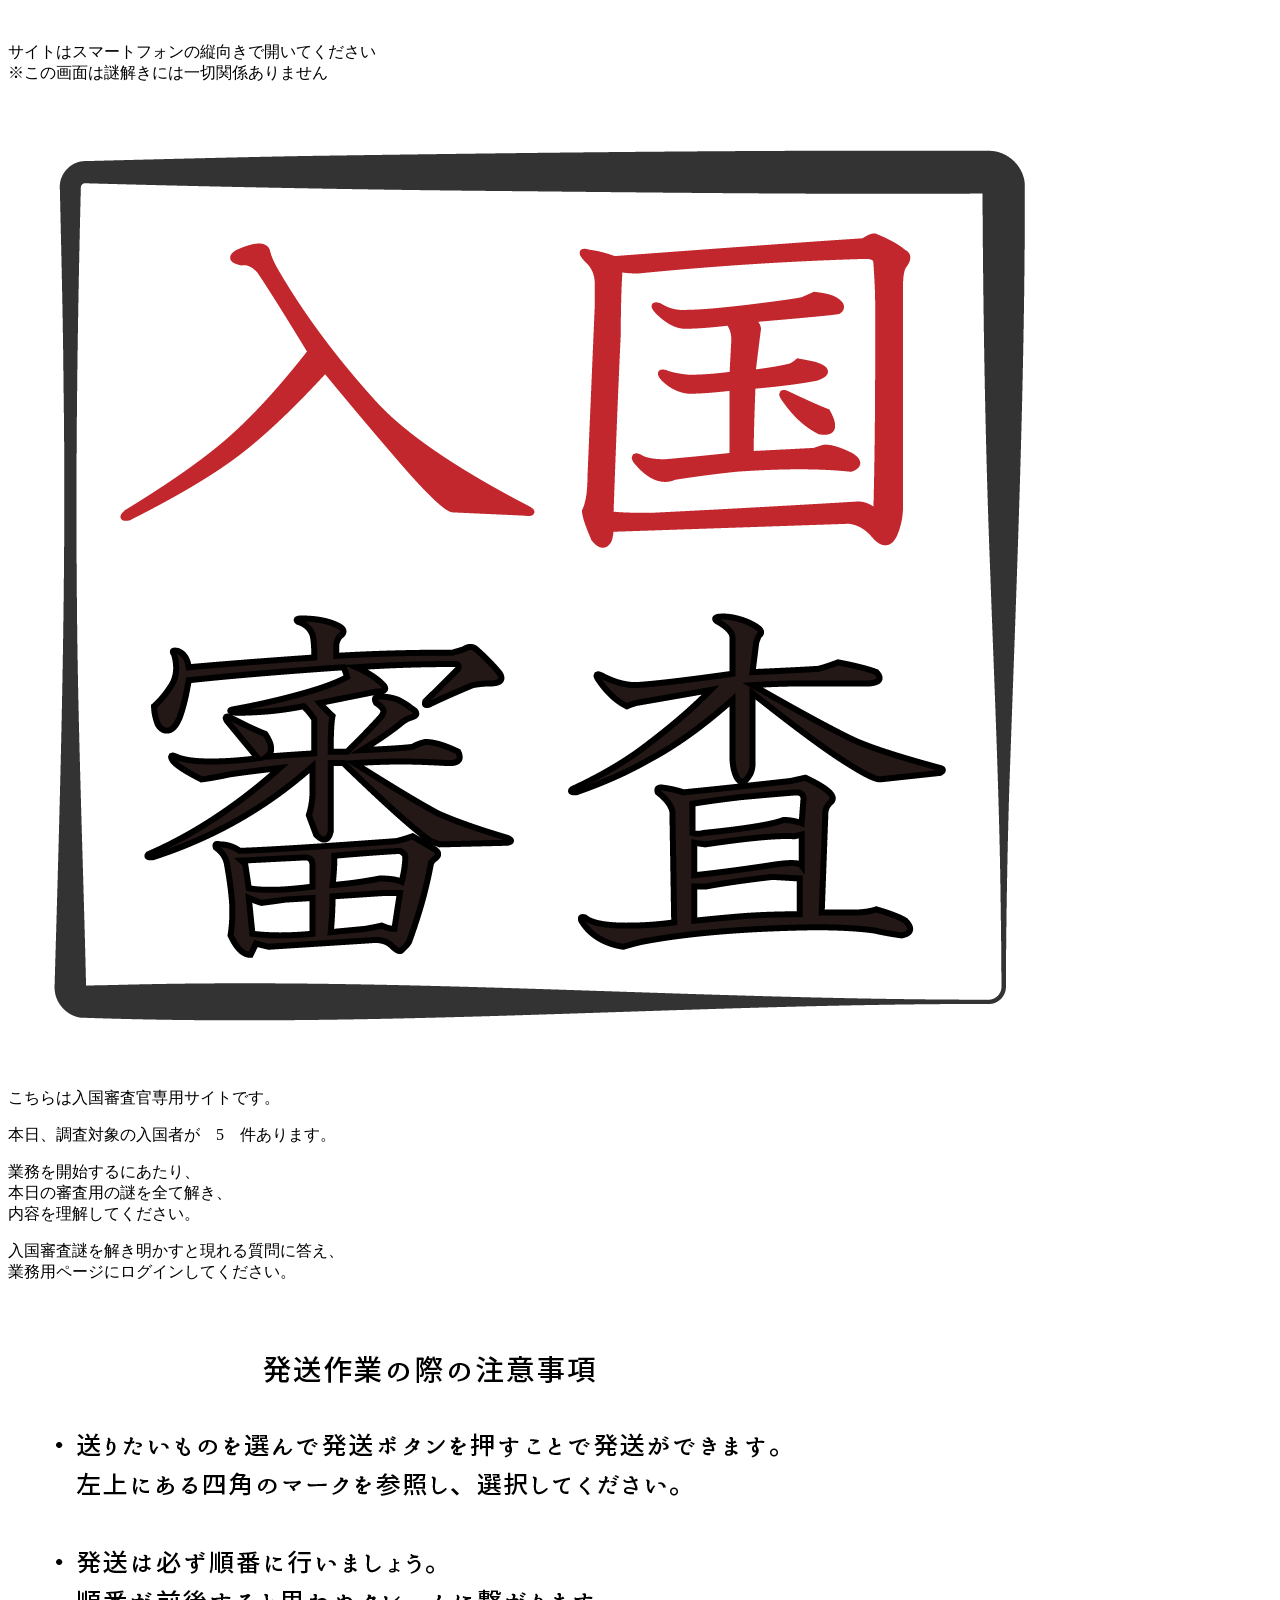
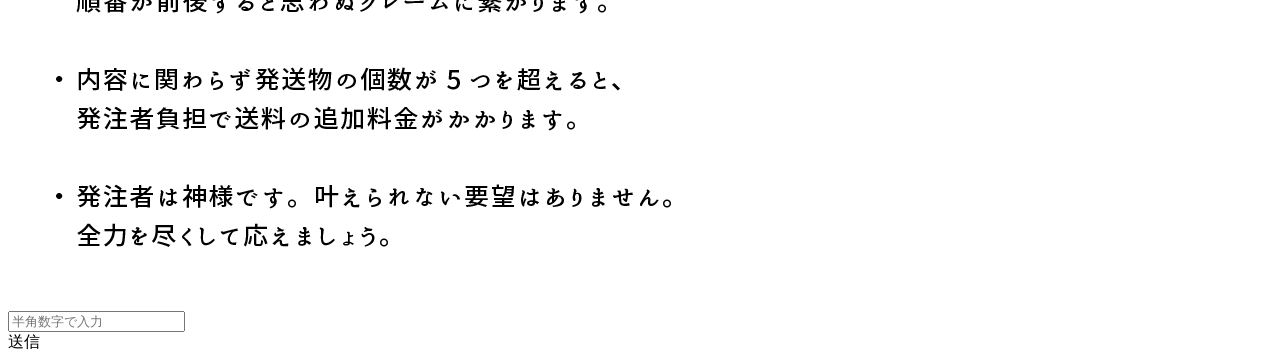
==== index.htm @ 10fef4aa "Add files via upload" ====
<!DOCTYPE html5>
<html lang=�gja�h>

<head>
    <metahttp-equiv="content-type" content="text/html; charset=UTF-8">
	<meta name="viewport" content="width=device-width,initial-scale=1">
    <title>�Ǘ����y�[�W</title>
	 <link rel="shortcut icon" href="image/nazobu.jpg" >
	<!-- jQuery�{�̂̓ǂݍ��� -->
	<link rel="stylesheet" media="(max-width: 500px)" href="index.css"><br><link rel="stylesheet" media="(min-width: 501px)" href="indexnone.css">
	 <script src="index.js" defer></script>

<!-- �������N�̃X���[�Y�X�N���[�� -->
<script>
$(function(){
   // #�Ŏn�܂郊���N���N���b�N��������s����܂�
   $('a[href^=#]').click(function() {
      // �X�N���[���̑��x
      var speed = 400; // �~���b�ŋL�q
      var href= $(this).attr("href");
      var target = $(href == "#" || href == "" ? 'html' : href);
      var position = target.offset().top;
      $('body,html').animate({scrollTop:position}, speed, 'swing');
      return false;
   });
});
</script>

</head>

<body>

<div class="attention">
<p class="start-bun">�T�C�g�̓X�}�[�g�t�H���̏c�����ŊJ���Ă�������<br>�����̉�ʂ͓�����ɂ͈�؊֌W����܂���</p>
</div>

<div class="tate">

<div class="back"></div>

<div class="main">

	<p class="bun"><img src="image/title1.png" class="nazo"></p>

	<p class="start-bun">������͓����R������p�T�C�g�ł��B</p>
	<p class="start-bun">�{���A�����Ώۂ̓����҂��@<font class="number">5</font>�@������܂��B</p>
	<p class="start-bun">�Ɩ����J�n����ɂ�����A<br>�{���̐R���p�̓��S�ĉ����A<br>���e�𗝉����Ă��������B</p>
	<p class="start-bun">�����R����������������ƌ���鎿��ɓ����A<br>�Ɩ��p�y�[�W�Ƀ��O�C�����Ă��������B</p>

	<p class="bun"><img src="image/info.png" class="nazo"></p>
	
</div>

<div class="nyuryoku">

<div class="send-button">

<input type="text" class="start" id="answer" placeholder="���p�����œ���">
<br>
<input type="button" id="send" onClick="link2()" style="display:none">

<label class="label-send" for="send"><span>���M</span></label>


</div>
</div>


</div>

</div>
</div>



<script src="https://code.jquery.com/jquery-3.6.0.min.js" integrity="sha256-/xUj+3OJU5yExlq6GSYGSHk7tPXikynS7ogEvDej/m4=" crossorigin="anonymous"></script>
  <script type="text/javascript" src="index.js"></script>
  </body>
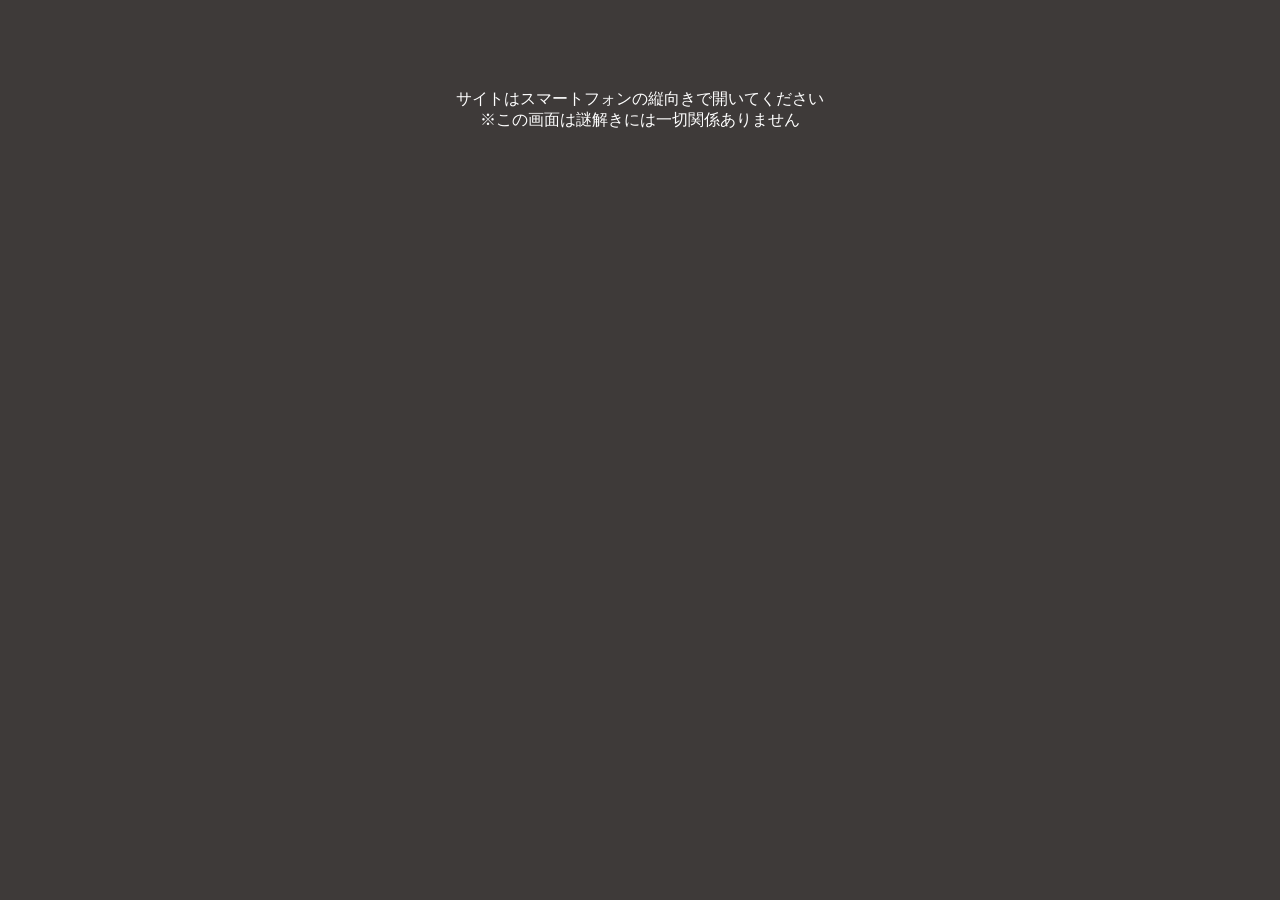
==== commit 6351e709: "Add files via upload" ====
--- a/index.htm
+++ b/index.htm
@@ -40,14 +40,12 @@
 
 <div class="main">
 
-	<p class="bun"><img src="image/title1.png" class="nazo"></p>
+	<p class="bun"><img src="image/title1.png" class="title"></p>
 
-	<p class="start-bun">������͓����R������p�T�C�g�ł��B</p>
+	<p class="bun"><img src="image/story1.png" class="story"></p>
+
 	<p class="start-bun">�{���A�����Ώۂ̓����҂��@<font class="number">5</font>�@������܂��B</p>
-	<p class="start-bun">�Ɩ����J�n����ɂ�����A<br>�{���̐R���p�̓��S�ĉ����A<br>���e�𗝉����Ă��������B</p>
 	<p class="start-bun">�����R����������������ƌ���鎿��ɓ����A<br>�Ɩ��p�y�[�W�Ƀ��O�C�����Ă��������B</p>
-
-	<p class="bun"><img src="image/info.png" class="nazo"></p>
 	
 </div>
 
--- a/index.css
+++ b/index.css
@@ -0,0 +1,293 @@
+body {
+background: #ffffff;
+font-family:sans-serif;
+background: linear-gradient(to bottom, #7fffd4 0%, #ffffff 20%);
+}
+
+.page {
+width: 1200px;
+text-align: center;
+}
+
+.back {
+background: #7fffd4;
+  position: absolute;
+  height: 200px;
+�@width: 100px;
+}
+
+.main {
+display: block;
+color: #000000;
+}
+
+.header {
+  padding: 0 20px;
+  position: relative;
+}
+
+.bun {
+margin-top: 5%;
+text-align: center;
+}
+
+.start-bun {
+text-align: center;
+}
+
+font.number {
+font-size: 30px;
+color: #f24949;
+}
+
+.nazo {
+text-align: center;
+}
+
+img.title {
+text-align: center;
+width: 50%;
+}
+
+img.nazo {
+text-align: center;
+width: 80%;
+}
+
+img.story {
+text-align: center;
+width: 100%;
+}
+
+.blank{
+    border:none;
+    border-bottom:2px solid #444;
+    background:transparent;
+    font-size:15px;
+    padding:2px 8px;
+    appearance:none;
+}
+
+.blank:invalid {
+    color: #a9a9a9;
+}
+
+.blank option {
+    color: #000;
+}
+
+/* �������牺���n���o�[�K�[���j���[�Ɋւ���CSS */
+
+.icon {
+background: #4169e1;
+}
+  
+/* �`�F�b�N�{�b�N�X���\���ɂ��� */
+.drawer_hidden {
+  display: none;
+}
+
+/* �n���o�[�K�[�A�C�R���̐ݒu�X�y�[�X */
+.drawer_open {
+  position: absolute;
+  right: 50px;
+  top: 10px;
+  z-index: 100;
+  cursor: pointer;
+}
+
+.drawer_open2 {
+  position: absolute;
+  right: 58px;
+  top: -8px;
+  z-index: 99;
+}
+
+/* �n���o�[�K�[���j���[�̃A�C�R�� */
+.drawer_open span,
+.drawer_open span:before,
+.drawer_open span:after {
+  content: '';
+  display: block;
+  height: 5px;
+  width: 25px;
+  border-radius: 5px;
+  background: #fff;
+  transition: 0.5s;
+  position: absolute;
+}
+
+.drawer_open2 span {
+�@content: '';
+  display: block;
+  height: 40px;
+  width: 40px;
+  border-radius: 5px;
+  background: #3E3A39;
+  transition: 0.5s;
+  position: absolute;
+}
+
+/* �O�{���̈�ԏ�̖_�̈ʒu���� */
+.drawer_open span:before {
+  bottom: 10px;
+}
+
+/* �O�{���̈�ԉ��̖_�̈ʒu���� */
+.drawer_open span:after {
+  top: 10px;
+}
+
+img.infomation {
+margin-top: 10%;
+right: 5%;
+width: 90%;
+z-index: 100;
+position: absolute;
+display: none;
+box-shadow: 6px 6px 10px 0px rgba(0, 0, 0, 0.4);
+}
+
+/* �A�C�R�����N���b�N���ꂽ��F��ς��� */
+#drawer_input:checked ~ .drawer_open span {
+  background: #3E3A39;
+}
+
+#drawer_input:checked ~ .drawer_open span::before {
+  background: #3E3A39;
+}
+
+#drawer_input:checked ~ .drawer_open span::after {
+  background: #3E3A39;
+}
+
+#drawer_input:checked ~ .drawer_open2 span {
+  background: #ffffff;
+}
+
+#drawer_input:checked ~ .infomation {
+  display: block;
+�@transition: 1s;
+}
+
+.nyuryoku {
+�@display: flex;
+�@justify-content: center;
+}
+
+.button {
+margin-left: 5%;
+margin-top: 10px;
+text-align: center;
+width: 400px;
+font-size: 25px;
+}
+
+.send-button {
+margin-top: 15px;
+text-align: center;
+font-size: 20px;
+color: #000;
+}
+
+.label-send {
+display: inline-block;
+  padding: 5px 30px;
+  background-color: #3E3A39;
+  cursor: pointer;
+  border-radius: 20px;
+  box-shadow: 6px 6px 10px 0px rgba(0, 0, 0, 0.4);
+  color: #fff;
+}
+
+.start {
+    width: 50%;
+    padding: 8px 10px;
+    border: 1px solid #555;
+    border-radius: 3px;
+    background-color: transparent;
+    color: #000000;
+    font-size: 1em;
+    line-height: 1.5;
+    margin-bottom: 10px;
+}
+
+.start:focus {
+    outline: 1px solid #fff;
+}
+
+.start::placeholder {
+    color: #666;
+}
+
+.start2 {
+    width: 20%;
+    padding: 8px 10px;
+    border: 1px solid #555;
+    border-radius: 3px;
+    background-color: transparent;
+    color: #000000;
+    font-size: 1em;
+    line-height: 1.2;
+    margin-bottom: 10px;
+}
+
+.start2:focus {
+    outline: 1px solid #fff;
+}
+
+.start2::placeholder {
+    color: #666;
+}
+
+.clear-bun {
+size: 10px;
+text-align: center;
+}
+
+.normal-clear {
+font-size: 15px;
+margin-top: 50px;
+}
+
+.exstart-bun {
+opacity: 0;
+  display: none;
+  transition: all 1s;
+text-align: center;
+}
+
+.is-active {
+  opacity: 1;
+  display: block;
+}
+
+.play-ex {
+display: inline-block;
+  padding: 5px 30px;
+  background-color: #3E3A39;
+  cursor: pointer;
+  border-radius: 20px;
+  box-shadow: 6px 6px 10px 0px rgba(0, 0, 0, 0.4);
+  color: #fff;
+}
+
+.post {
+display: inline-block;
+  padding: 5px 30px;
+  background-color: #1DA1F2;
+  cursor: pointer;
+  border-radius: 20px;
+  box-shadow: 6px 6px 10px 0px rgba(0, 0, 0, 0.4);
+  color: #fff;
+}
+
+.clear {
+font-size: 100px;
+color: #fff;
+}
+
+.attention {
+display: none;
+}
+
--- a/indexnone.css
+++ b/indexnone.css
@@ -0,0 +1,15 @@
+body {
+background: #3E3A39;
+font-family:sans-serif;
+}
+
+.start-bun {
+margin-top: 5%;
+text-align: center;
+color: #ffffff;
+}
+
+.tate {
+display: none;
+}
+
